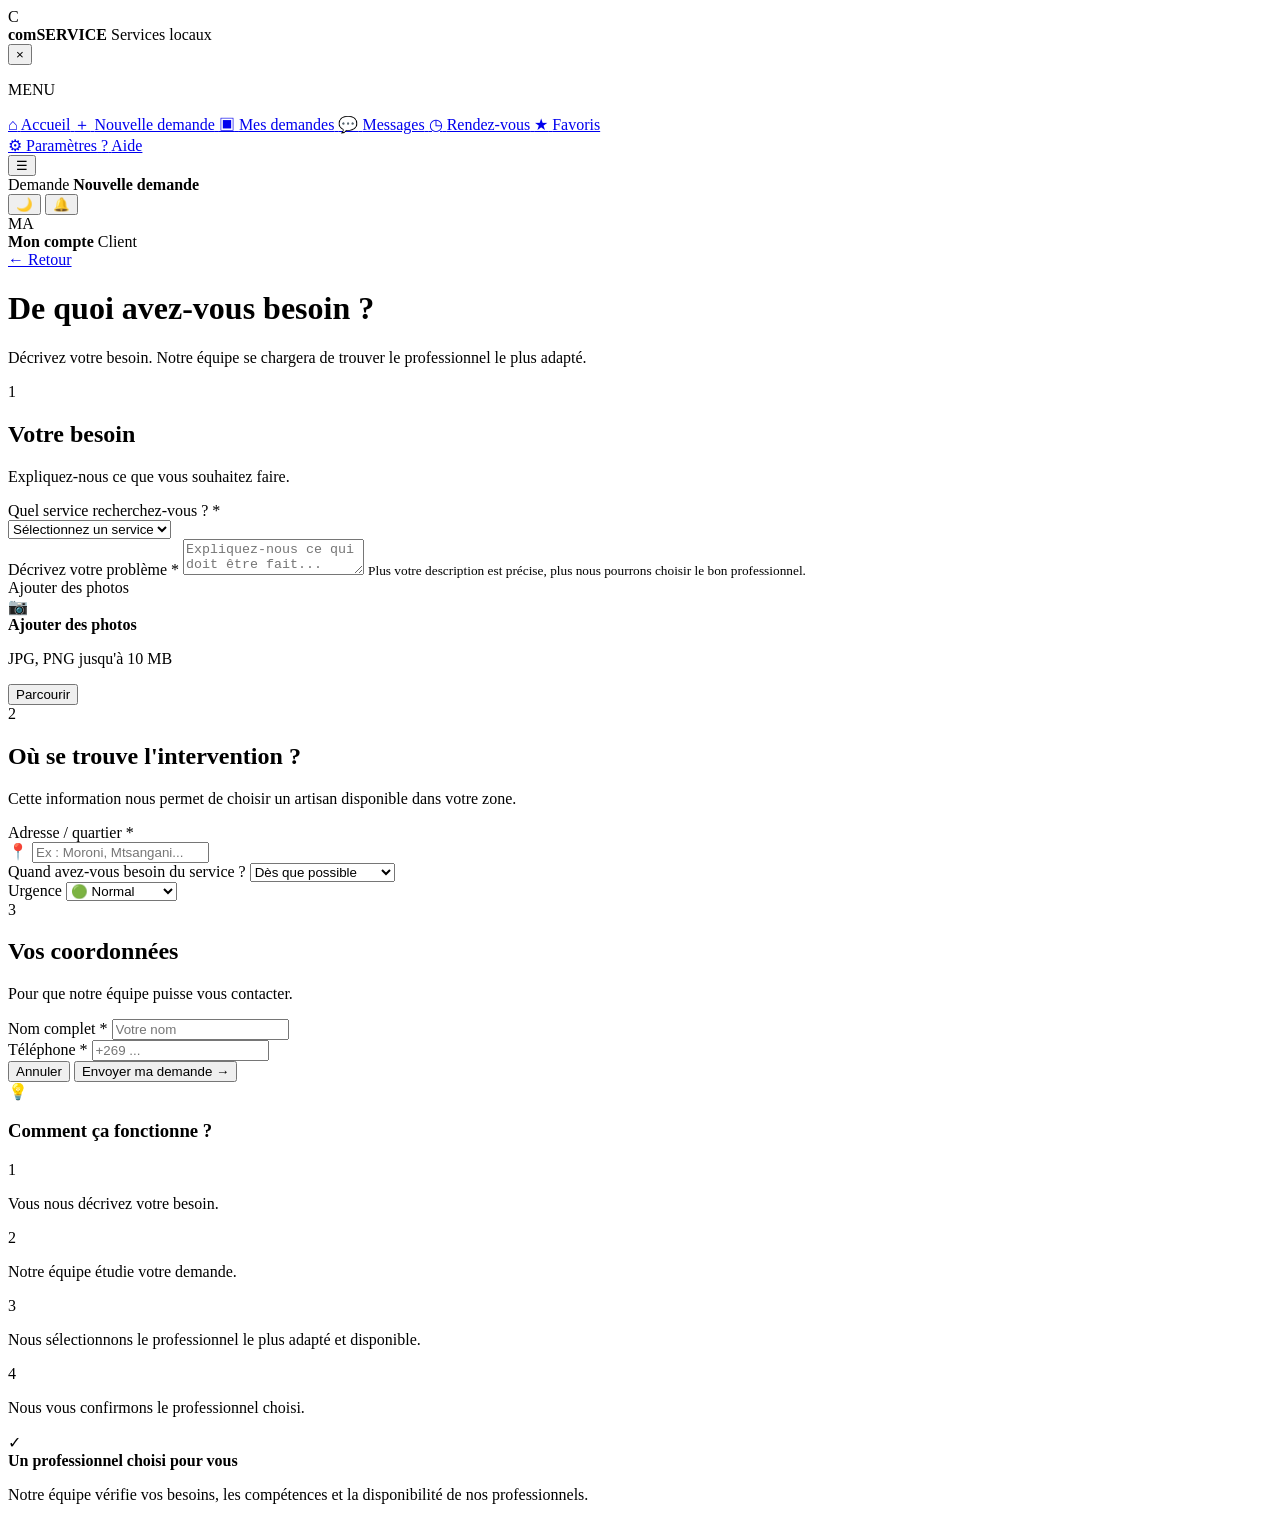
==== index.html @ 324c925f "Ajout de la page d'accueil pour GitHub Pages" ====
<!DOCTYPE html>
<html lang="fr">
<head>
    <meta charset="UTF-8">
    <meta name="viewport" content="width=device-width, initial-scale=1.0">

    <title> comSERVICE </title>

    <link rel="stylesheet" href="style.css">
</head>

<body>

<div class="app">

    <!-- ======================================
         SIDEBAR
    ======================================= -->

    <aside class="sidebar" id="sidebar">

        <div class="brand">

            <div class="brand-icon">
                C
            </div>

            <div class="brand-text">
                <strong>comSERVICE</strong>
                <span>Services locaux</span>
            </div>

            <button class="close-menu" id="closeMenu">
                ×
            </button>

        </div>


        <nav class="navigation">

            <p class="nav-title">MENU</p>

            <a href="#" class="nav-item">
                <span>⌂</span>
                <label>Accueil</label>
            </a>

            <a href="#" class="nav-item active">
                <span>＋</span>
                <label>Nouvelle demande</label>
            </a>

            <a href="#" class="nav-item">
                <span>▣</span>
                <label>Mes demandes</label>
                <b></b>
            </a>

            <a href="#" class="nav-item">
                <span>💬</span>
                <label>Messages</label>
                <b></b>
            </a>

            <a href="#" class="nav-item">
                <span>◷</span>
                <label>Rendez-vous</label>
            </a>

            <a href="#" class="nav-item">
                <span>★</span>
                <label>Favoris</label>
            </a>

        </nav>


        <div class="sidebar-bottom">

            <a href="#" class="nav-item">
                <span>⚙</span>
                <label>Paramètres</label>
            </a>

            <a href="#" class="nav-item">
                <span>?</span>
                <label>Aide</label>
            </a>

        </div>

    </aside>


    <!-- ======================================
         MAIN
    ======================================= -->

    <main class="main">

        <!-- TOPBAR -->

        <header class="topbar">

            <button class="menu-button" id="openMenu">
                ☰
            </button>


            <div class="top-title">

                <span>Demande</span>

                <strong>
                    Nouvelle demande
                </strong>

            </div>


            <div class="top-actions">

                <button
                    class="theme-button"
                    id="themeButton"
                    title="Changer de thème"
                >
                    🌙
                </button>

                <button class="notification">
                    🔔
                    <i></i>
                </button>


                <div class="user">

                    <div class="user-avatar">
                        MA
                    </div>

                    <div class="user-details">
                        <strong>Mon compte</strong>
                        <span>Client</span>
                    </div>

                </div>

            </div>

        </header>


        <!-- ======================================
             CONTENT
        ======================================= -->

        <div class="content">


            <!-- PAGE HEADER -->

            <div class="page-header">

                <div>

                    <a href="#" class="back">
                        ← Retour
                    </a>

                    <h1>
                        De quoi avez-vous besoin ?
                    </h1>

                    <p>
                        Décrivez votre besoin. Notre équipe
                        se chargera de trouver le professionnel
                        le plus adapté.
                    </p>

                </div>

            </div>


            <!-- ==================================
                 FORM
            =================================== -->

            <div class="request-layout">


                <!-- FORMULAIRE -->

                <section class="form-card">

                    <div class="card-header">

                        <div class="step-circle">
                            1
                        </div>

                        <div>
                            <h2>
                                Votre besoin
                            </h2>

                            <p>
                                Expliquez-nous ce que vous souhaitez faire.
                            </p>
                        </div>

                    </div>


                    <!-- SERVICE -->

                    <div class="form-group">

                        <label>
                            Quel service recherchez-vous ?
                            <span>*</span>
                        </label>

                        <div class="select-wrapper">

                            <select>

                                <option value="">
                                    Sélectionnez un service
                                </option>

                                <option>
                                    🔧 Plomberie
                                </option>

                                <option>
                                    ⚡ Électricité
                                </option>

                                <option>
                                    ❄️ Climatisation
                                </option>

                                <option>
                                    🎨 Peinture
                                </option>

                                <option>
                                    🪚 Menuiserie
                                </option>

                                <option>
                                    🧹 Nettoyage
                                </option>

                                <option>
                                    🔨 Maçonnerie
                                </option>

                                <option>
                                    🛠 Autre réparation
                                </option>

                            </select>

                        </div>

                    </div>


                    <!-- DESCRIPTION -->

                    <div class="form-group">

                        <label>
                            Décrivez votre problème
                            <span>*</span>
                        </label>

                        <textarea
                            placeholder="Expliquez-nous ce qui doit être fait..."
                        ></textarea>

                        <small>
                            Plus votre description est précise,
                            plus nous pourrons choisir le bon professionnel.
                        </small>

                    </div>


                    <!-- PHOTOS -->

                    <div class="form-group">

                        <label>
                            Ajouter des photos
                        </label>

                        <div class="upload">

                            <div class="upload-icon">
                                📷
                            </div>

                            <div>

                                <strong>
                                    Ajouter des photos
                                </strong>

                                <p>
                                    JPG, PNG jusqu'à 10 MB
                                </p>

                            </div>

                            <button type="button">
                                Parcourir
                            </button>

                        </div>

                    </div>


                    <!-- DIVIDER -->

                    <div class="divider"></div>


                    <!-- LOCALISATION -->

                    <div class="card-header">

                        <div class="step-circle">
                            2
                        </div>

                        <div>

                            <h2>
                                Où se trouve l'intervention ?
                            </h2>

                            <p>
                                Cette information nous permet de choisir
                                un artisan disponible dans votre zone.
                            </p>

                        </div>

                    </div>


                    <div class="form-group">

                        <label>
                            Adresse / quartier
                            <span>*</span>
                        </label>

                        <div class="input-location">

                            <span>📍</span>

                            <input
                                type="text"
                                placeholder="Ex : Moroni, Mtsangani..."
                            >

                        </div>

                    </div>


                    <!-- DISPONIBILITE -->

                    <div class="form-row">

                        <div class="form-group">

                            <label>
                                Quand avez-vous besoin du service ?
                            </label>

                            <select>

                                <option>
                                    Dès que possible
                                </option>

                                <option>
                                    Aujourd'hui
                                </option>

                                <option>
                                    Demain
                                </option>

                                <option>
                                    Cette semaine
                                </option>

                                <option>
                                    Je choisirai une date
                                </option>

                            </select>

                        </div>


                        <div class="form-group">

                            <label>
                                Urgence
                            </label>

                            <select>

                                <option>
                                    🟢 Normal
                                </option>

                                <option>
                                    🟠 Urgent
                                </option>

                                <option>
                                    🔴 Très urgent
                                </option>

                            </select>

                        </div>

                    </div>


                    <!-- CONTACT -->

                    <div class="divider"></div>


                    <div class="card-header">

                        <div class="step-circle">
                            3
                        </div>

                        <div>

                            <h2>
                                Vos coordonnées
                            </h2>

                            <p>
                                Pour que notre équipe puisse vous contacter.
                            </p>

                        </div>

                    </div>


                    <div class="form-row">

                        <div class="form-group">

                            <label>
                                Nom complet
                                <span>*</span>
                            </label>

                            <input
                                type="text"
                                placeholder="Votre nom"
                            >

                        </div>


                        <div class="form-group">

                            <label>
                                Téléphone
                                <span>*</span>
                            </label>

                            <input
                                type="tel"
                                placeholder="+269 ..."
                            >

                        </div>

                    </div>


                    <!-- ACTIONS -->

                    <div class="form-actions">

                        <button class="cancel-button">
                            Annuler
                        </button>

                        <button class="submit-button">
                            Envoyer ma demande
                            <span>→</span>
                        </button>

                    </div>

                </section>


                <!-- ==================================
                     INFO PANEL
                =================================== -->

                <aside class="info-column">


                    <div class="info-card">

                        <div class="info-icon">
                            💡
                        </div>

                        <h3>
                            Comment ça fonctionne ?
                        </h3>

                        <div class="info-step">

                            <div>
                                1
                            </div>

                            <p>
                                Vous nous décrivez votre besoin.
                            </p>

                        </div>


                        <div class="info-step">

                            <div>
                                2
                            </div>

                            <p>
                                Notre équipe étudie votre demande.
                            </p>

                        </div>


                        <div class="info-step">

                            <div>
                                3
                            </div>

                            <p>
                                Nous sélectionnons le professionnel
                                le plus adapté et disponible.
                            </p>

                        </div>


                        <div class="info-step">

                            <div>
                                4
                            </div>

                            <p>
                                Nous vous confirmons le professionnel
                                choisi.
                            </p>

                        </div>

                    </div>


                    <div class="trust-card">

                        <div class="trust-icon">
                            ✓
                        </div>

                        <div>

                            <strong>
                                Un professionnel choisi pour vous
                            </strong>

                            <p>
                                Notre équipe vérifie vos besoins,
                                les compétences et la disponibilité
                                de nos professionnels.
                            </p>

                        </div>

                    </div>


                </aside>

            </div>

        </div>

    </main>

</div>


<!-- ======================================
     JAVASCRIPT
======================================= -->

<script>

    const openMenu =
        document.getElementById("openMenu");

    const closeMenu =
        document.getElementById("closeMenu");

    const sidebar =
        document.getElementById("sidebar");


    openMenu.addEventListener("click", () => {

        sidebar.classList.add("open");

    });


    closeMenu.addEventListener("click", () => {

        sidebar.classList.remove("open");

    });


    const themeButton =
        document.getElementById("themeButton");


    themeButton.addEventListener("click", () => {

        document.body.classList.toggle("dark");

        if (
            document.body.classList.contains("dark")
        ) {

            themeButton.textContent = "☀️";

            localStorage.setItem(
                "theme",
                "dark"
            );

        } else {

            themeButton.textContent = "🌙";

            localStorage.setItem(
                "theme",
                "light"
            );

        }

    });


    if (
        localStorage.getItem("theme") === "dark"
    ) {

        document.body.classList.add("dark");

        themeButton.textContent = "☀️";

    }

</script>

</body>
</html>
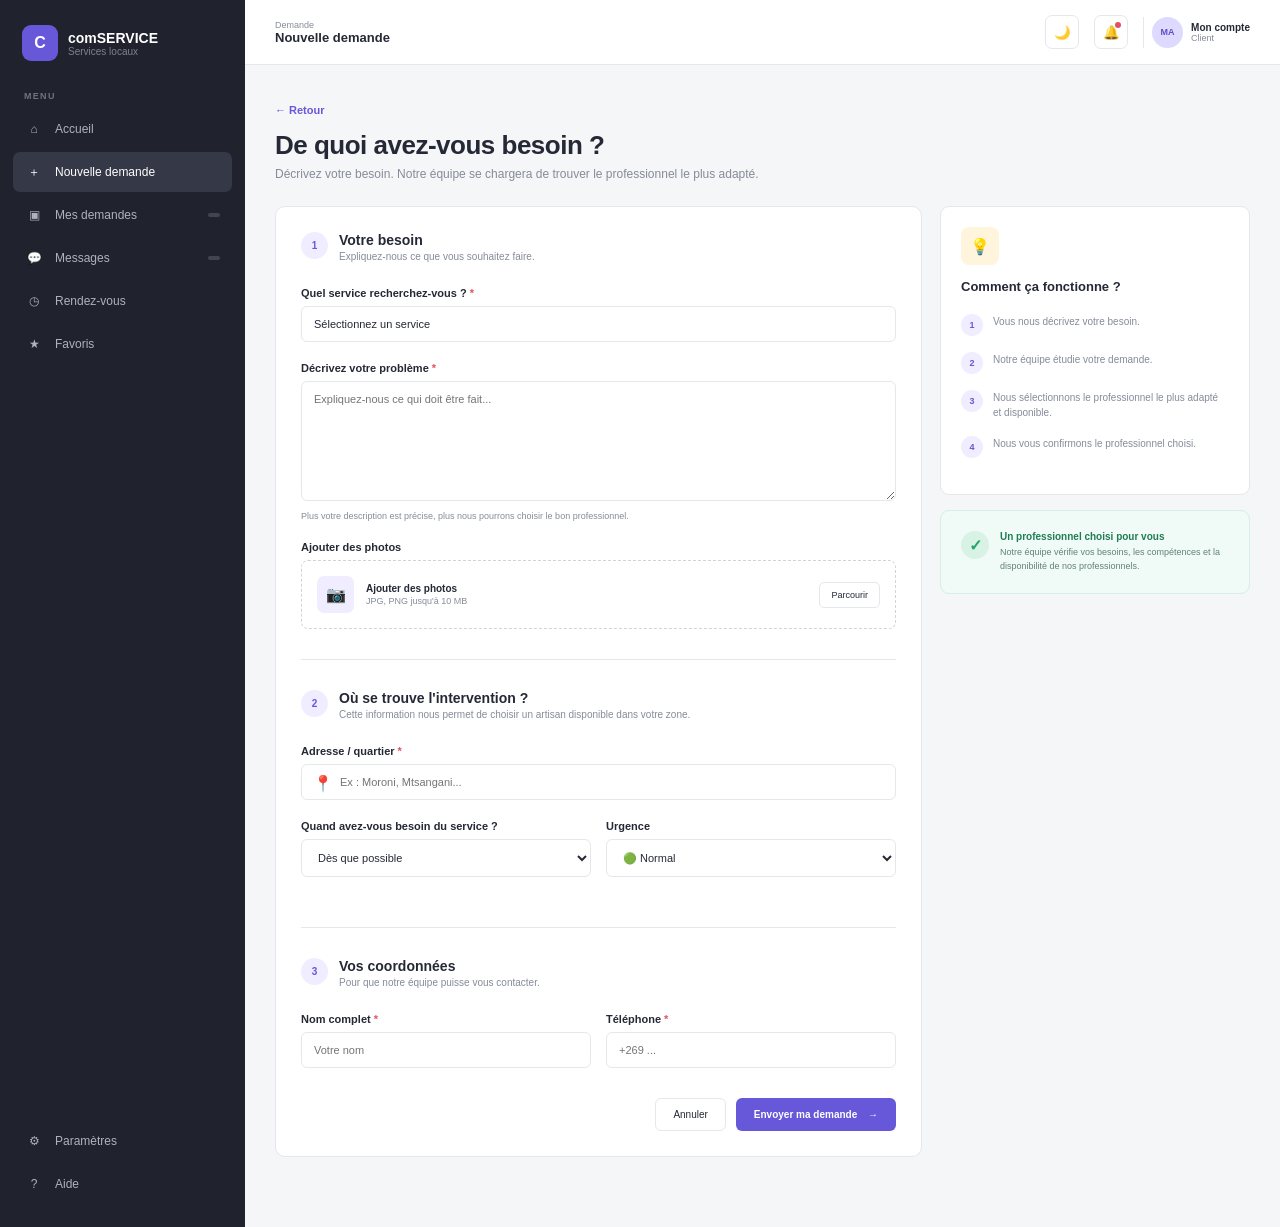
==== commit 5ffb5d51: "Correction du chemin CSS" ====
--- a/index.html
+++ b/index.html
@@ -7,7 +7,7 @@
 
     <title> comSERVICE </title>
 
-    <link rel="stylesheet" href="style.css">
+    <link rel="stylesheet" href="client/style.css">
 </head>
 
 <body>
--- a/client/style.css
+++ b/client/style.css
@@ -0,0 +1,1320 @@
+
+/* =========================================
+   RESET
+========================================= */
+
+* {
+    margin: 0;
+    padding: 0;
+    box-sizing: border-box;
+}
+
+:root {
+
+    --sidebar: #20232e;
+    --sidebar-hover: #2d303c;
+
+    --background: #f5f6f8;
+    --panel: #ffffff;
+
+    --text: #252936;
+    --muted: #858b99;
+
+    --border: #e5e7eb;
+
+    --primary: #6757d9;
+    --primary-hover: #5748c8;
+    --primary-light: #efedff;
+
+    --success: #25a56a;
+
+    --container: 1200px;
+}
+
+
+body {
+
+    font-family:
+        Inter,
+        -apple-system,
+        BlinkMacSystemFont,
+        "Segoe UI",
+        sans-serif;
+
+    background: var(--background);
+
+    color: var(--text);
+
+    min-height: 100vh;
+
+}
+
+button,
+input,
+select,
+textarea {
+
+    font-family: inherit;
+
+}
+
+button {
+
+    cursor: pointer;
+
+}
+
+a {
+
+    text-decoration: none;
+
+    color: inherit;
+
+}
+
+
+/* =========================================
+   APP
+========================================= */
+
+.app {
+
+    display: flex;
+
+    min-height: 100vh;
+
+}
+
+
+/* =========================================
+   SIDEBAR
+========================================= */
+
+.sidebar {
+
+    width: 245px;
+
+    background: var(--sidebar);
+
+    color: #b5b8c2;
+
+    padding: 20px 13px;
+
+    display: flex;
+
+    flex-direction: column;
+
+    flex-shrink: 0;
+
+}
+
+
+/* BRAND */
+
+.brand {
+
+    display: flex;
+
+    align-items: center;
+
+    gap: 10px;
+
+    padding: 5px 9px 30px;
+
+}
+
+.brand-icon {
+
+    width: 36px;
+    height: 36px;
+
+    display: grid;
+
+    place-items: center;
+
+    background: var(--primary);
+
+    color: white;
+
+    border-radius: 9px;
+
+    font-weight: 800;
+
+}
+
+.brand-text strong {
+
+    display: block;
+
+    color: white;
+
+    font-size: 14px;
+
+}
+
+.brand-text span {
+
+    display: block;
+
+    color: #7e828d;
+
+    font-size: 10px;
+
+}
+
+.close-menu {
+
+    display: none;
+
+}
+
+
+/* NAV */
+
+.navigation {
+
+    flex: 1;
+
+}
+
+.nav-title {
+
+    color: #6f737e;
+
+    font-size: 9px;
+
+    font-weight: 700;
+
+    letter-spacing: 1.3px;
+
+    padding: 0 11px;
+
+    margin-bottom: 8px;
+
+}
+
+.nav-item {
+
+    display: flex;
+
+    align-items: center;
+
+    gap: 12px;
+
+    min-height: 40px;
+
+    padding: 8px 12px;
+
+    border-radius: 7px;
+
+    margin-bottom: 3px;
+
+    font-size: 12px;
+
+    color: #aeb2bd;
+
+}
+
+.nav-item span {
+
+    width: 18px;
+
+    text-align: center;
+
+}
+
+.nav-item label {
+
+    cursor: pointer;
+
+}
+
+.nav-item b {
+
+    margin-left: auto;
+
+    background: #414552;
+
+    padding: 2px 6px;
+
+    border-radius: 10px;
+
+    font-size: 9px;
+
+}
+
+.nav-item:hover {
+
+    background: var(--sidebar-hover);
+
+    color: white;
+
+}
+
+.nav-item.active {
+
+    background: #343847;
+
+    color: white;
+
+}
+
+
+/* BOTTOM */
+
+.sidebar-bottom {
+
+    margin-top: auto;
+
+}
+
+
+/* =========================================
+   MAIN
+========================================= */
+
+.main {
+
+    flex: 1;
+
+    min-width: 0;
+
+}
+
+
+/* =========================================
+   TOPBAR
+========================================= */
+
+.topbar {
+
+    height: 65px;
+
+    background: var(--panel);
+
+    border-bottom: 1px solid var(--border);
+
+    display: flex;
+
+    align-items: center;
+
+    padding: 0 30px;
+
+}
+
+.menu-button {
+
+    display: none;
+
+    border: none;
+
+    background: transparent;
+
+    font-size: 21px;
+
+    margin-right: 15px;
+
+}
+
+.top-title span {
+
+    display: block;
+
+    font-size: 9px;
+
+    color: var(--muted);
+
+}
+
+.top-title strong {
+
+    display: block;
+
+    font-size: 13px;
+
+}
+
+.top-actions {
+
+    margin-left: auto;
+
+    display: flex;
+
+    align-items: center;
+
+    gap: 15px;
+
+}
+
+.theme-button,
+.notification {
+
+    width: 34px;
+    height: 34px;
+
+    border: 1px solid var(--border);
+
+    background: var(--panel);
+
+    border-radius: 7px;
+
+    display: grid;
+
+    place-items: center;
+
+}
+
+.notification {
+
+    position: relative;
+
+}
+
+.notification i {
+
+    position: absolute;
+
+    width: 6px;
+    height: 6px;
+
+    background: #e05260;
+
+    border-radius: 50%;
+
+    top: 6px;
+
+    right: 6px;
+
+}
+
+.user {
+
+    display: flex;
+
+    align-items: center;
+
+    gap: 8px;
+
+    padding-left: 8px;
+
+    border-left: 1px solid var(--border);
+
+}
+
+.user-avatar {
+
+    width: 31px;
+    height: 31px;
+
+    border-radius: 50%;
+
+    background: #dedaff;
+
+    color: #5c4ec5;
+
+    display: grid;
+
+    place-items: center;
+
+    font-size: 9px;
+
+    font-weight: 700;
+
+}
+
+.user-details strong {
+
+    display: block;
+
+    font-size: 10px;
+
+}
+
+.user-details span {
+
+    display: block;
+
+    font-size: 9px;
+
+    color: var(--muted);
+
+}
+
+
+/* =========================================
+   CONTENT
+========================================= */
+
+.content {
+
+    width: min(
+        var(--container),
+        calc(100% - 60px)
+    );
+
+    margin: auto;
+
+    padding: 35px 0 70px;
+
+}
+
+
+/* =========================================
+   PAGE HEADER
+========================================= */
+
+.page-header {
+
+    margin-bottom: 25px;
+
+}
+
+.back {
+
+    color: var(--primary);
+
+    font-size: 11px;
+
+    font-weight: 600;
+
+}
+
+.page-header h1 {
+
+    font-size: 26px;
+
+    margin-top: 12px;
+
+    letter-spacing: -0.5px;
+
+}
+
+.page-header p {
+
+    color: var(--muted);
+
+    font-size: 12px;
+
+    max-width: 650px;
+
+    margin-top: 6px;
+
+}
+
+
+/* =========================================
+   REQUEST LAYOUT
+========================================= */
+
+.request-layout {
+
+    display: grid;
+
+    grid-template-columns:
+        minmax(0, 1fr)
+        310px;
+
+    gap: 18px;
+
+    align-items: start;
+
+}
+
+
+/* =========================================
+   FORM CARD
+========================================= */
+
+.form-card {
+
+    background: var(--panel);
+
+    border: 1px solid var(--border);
+
+    border-radius: 10px;
+
+    padding: 25px;
+
+}
+
+
+/* CARD HEADER */
+
+.card-header {
+
+    display: flex;
+
+    gap: 11px;
+
+    align-items: flex-start;
+
+    margin-bottom: 25px;
+
+}
+
+.step-circle {
+
+    width: 27px;
+    height: 27px;
+
+    border-radius: 50%;
+
+    background: var(--primary-light);
+
+    color: var(--primary);
+
+    display: grid;
+
+    place-items: center;
+
+    font-size: 10px;
+
+    font-weight: 700;
+
+    flex-shrink: 0;
+
+}
+
+.card-header h2 {
+
+    font-size: 14px;
+
+}
+
+.card-header p {
+
+    color: var(--muted);
+
+    font-size: 10px;
+
+    margin-top: 3px;
+
+}
+
+
+/* =========================================
+   FORM
+========================================= */
+
+.form-group {
+
+    margin-bottom: 20px;
+
+}
+
+.form-group label {
+
+    display: block;
+
+    font-size: 11px;
+
+    font-weight: 600;
+
+    margin-bottom: 7px;
+
+}
+
+.form-group label span {
+
+    color: #e05260;
+
+}
+
+.form-group input,
+.form-group select,
+.form-group textarea {
+
+    width: 100%;
+
+    border: 1px solid var(--border);
+
+    background: var(--panel);
+
+    color: var(--text);
+
+    border-radius: 6px;
+
+    outline: none;
+
+    font-size: 11px;
+
+    padding: 11px 12px;
+
+    transition: .2s;
+
+}
+
+.form-group input:focus,
+.form-group select:focus,
+.form-group textarea:focus {
+
+    border-color: var(--primary);
+
+    box-shadow:
+        0 0 0 3px
+        rgba(103, 87, 217, .08);
+
+}
+
+.form-group textarea {
+
+    min-height: 120px;
+
+    resize: vertical;
+
+}
+
+.form-group small {
+
+    display: block;
+
+    color: var(--muted);
+
+    font-size: 9px;
+
+    margin-top: 6px;
+
+}
+
+
+/* SELECT */
+
+.select-wrapper {
+
+    position: relative;
+
+}
+
+.select-wrapper select {
+
+    appearance: none;
+
+}
+
+
+/* =========================================
+   UPLOAD
+========================================= */
+
+.upload {
+
+    border: 1px dashed #cfd3dc;
+
+    border-radius: 7px;
+
+    padding: 15px;
+
+    display: flex;
+
+    align-items: center;
+
+    gap: 12px;
+
+}
+
+.upload-icon {
+
+    width: 37px;
+    height: 37px;
+
+    background: var(--primary-light);
+
+    border-radius: 7px;
+
+    display: grid;
+
+    place-items: center;
+
+}
+
+.upload strong {
+
+    display: block;
+
+    font-size: 10px;
+
+}
+
+.upload p {
+
+    color: var(--muted);
+
+    font-size: 9px;
+
+    margin-top: 2px;
+
+}
+
+.upload button {
+
+    margin-left: auto;
+
+    border: 1px solid var(--border);
+
+    background: var(--panel);
+
+    color: var(--text);
+
+    border-radius: 5px;
+
+    padding: 7px 11px;
+
+    font-size: 9px;
+
+}
+
+
+/* =========================================
+   DIVIDER
+========================================= */
+
+.divider {
+
+    height: 1px;
+
+    background: var(--border);
+
+    margin: 30px 0;
+
+}
+
+
+/* =========================================
+   LOCATION
+========================================= */
+
+.input-location {
+
+    position: relative;
+
+}
+
+.input-location span {
+
+    position: absolute;
+
+    left: 12px;
+
+    top: 10px;
+
+}
+
+.input-location input {
+
+    padding-left: 38px !important;
+
+}
+
+
+/* =========================================
+   FORM ROW
+========================================= */
+
+.form-row {
+
+    display: grid;
+
+    grid-template-columns: 1fr 1fr;
+
+    gap: 15px;
+
+}
+
+
+/* =========================================
+   ACTIONS
+========================================= */
+
+.form-actions {
+
+    display: flex;
+
+    justify-content: flex-end;
+
+    gap: 10px;
+
+    padding-top: 10px;
+
+}
+
+.cancel-button {
+
+    border: 1px solid var(--border);
+
+    background: var(--panel);
+
+    color: var(--text);
+
+    padding: 10px 17px;
+
+    border-radius: 6px;
+
+    font-size: 10px;
+
+}
+
+.submit-button {
+
+    border: none;
+
+    background: var(--primary);
+
+    color: white;
+
+    padding: 10px 18px;
+
+    border-radius: 6px;
+
+    font-size: 10px;
+
+    font-weight: 600;
+
+}
+
+.submit-button:hover {
+
+    background: var(--primary-hover);
+
+}
+
+.submit-button span {
+
+    margin-left: 8px;
+
+}
+
+
+/* =========================================
+   INFO COLUMN
+========================================= */
+
+.info-column {
+
+    display: flex;
+
+    flex-direction: column;
+
+    gap: 15px;
+
+}
+
+.info-card,
+.trust-card {
+
+    background: var(--panel);
+
+    border: 1px solid var(--border);
+
+    border-radius: 9px;
+
+    padding: 20px;
+
+}
+
+.info-icon {
+
+    width: 38px;
+    height: 38px;
+
+    border-radius: 8px;
+
+    background: #fff5dc;
+
+    display: grid;
+
+    place-items: center;
+
+    margin-bottom: 14px;
+
+}
+
+.info-card h3 {
+
+    font-size: 13px;
+
+    margin-bottom: 20px;
+
+}
+
+.info-step {
+
+    display: flex;
+
+    gap: 10px;
+
+    margin-bottom: 16px;
+
+}
+
+.info-step > div {
+
+    width: 22px;
+    height: 22px;
+
+    border-radius: 50%;
+
+    background: var(--primary-light);
+
+    color: var(--primary);
+
+    display: grid;
+
+    place-items: center;
+
+    font-size: 9px;
+
+    font-weight: 700;
+
+    flex-shrink: 0;
+
+}
+
+.info-step p {
+
+    color: var(--muted);
+
+    font-size: 10px;
+
+    line-height: 1.5;
+
+}
+
+
+/* TRUST */
+
+.trust-card {
+
+    display: flex;
+
+    gap: 11px;
+
+    background: #f0faf6;
+
+    border-color: #d6eee3;
+
+}
+
+.trust-icon {
+
+    width: 28px;
+    height: 28px;
+
+    border-radius: 50%;
+
+    background: #d8f3e5;
+
+    color: var(--success);
+
+    display: grid;
+
+    place-items: center;
+
+    font-weight: bold;
+
+    flex-shrink: 0;
+
+}
+
+.trust-card strong {
+
+    display: block;
+
+    color: #207c55;
+
+    font-size: 10px;
+
+}
+
+.trust-card p {
+
+    color: #628276;
+
+    font-size: 9px;
+
+    line-height: 1.5;
+
+    margin-top: 4px;
+
+}
+
+
+/* =========================================
+   DARK THEME
+========================================= */
+
+body.dark {
+
+    --background: #15171d;
+
+    --panel: #20232c;
+
+    --text: #e7e9ee;
+
+    --muted: #9298a6;
+
+    --border: #343844;
+
+    --primary: #8b7cf6;
+
+    --primary-hover: #7868e7;
+
+    --primary-light: #302b4e;
+
+}
+
+body.dark .upload {
+
+    border-color: #454957;
+
+}
+
+body.dark .trust-card {
+
+    background: #1d3028;
+
+    border-color: #2c493d;
+
+}
+
+body.dark .trust-card strong {
+
+    color: #7bd1a8;
+
+}
+
+body.dark .trust-card p {
+
+    color: #89a99c;
+
+}
+
+body.dark .trust-icon {
+
+    background: #244638;
+
+}
+
+
+/* =========================================
+   TABLET
+========================================= */
+
+@media (max-width: 1000px) {
+
+    .sidebar {
+
+        width: 215px;
+
+    }
+
+    .request-layout {
+
+        grid-template-columns: 1fr;
+
+    }
+
+    .info-column {
+
+        display: grid;
+
+        grid-template-columns: 1fr 1fr;
+
+    }
+
+}
+
+
+/* =========================================
+   MOBILE
+========================================= */
+
+@media (max-width: 700px) {
+
+    .sidebar {
+
+        position: fixed;
+
+        z-index: 1000;
+
+        left: -260px;
+
+        top: 0;
+
+        bottom: 0;
+
+        width: 250px;
+
+        transition: left .25s ease;
+
+        box-shadow:
+            10px 0 30px
+            rgba(0,0,0,.2);
+
+    }
+
+    .sidebar.open {
+
+        left: 0;
+
+    }
+
+    .close-menu {
+
+        display: block;
+
+        margin-left: auto;
+
+        border: none;
+
+        background: transparent;
+
+        color: #aaa;
+
+        font-size: 24px;
+
+    }
+
+    .menu-button {
+
+        display: block;
+
+    }
+
+    .topbar {
+
+        padding: 0 15px;
+
+    }
+
+    .user-details {
+
+        display: none;
+
+    }
+
+    .user {
+
+        border-left: none;
+
+        padding-left: 0;
+
+    }
+
+    .content {
+
+        width: calc(100% - 28px);
+
+        padding-top: 25px;
+
+    }
+
+    .page-header h1 {
+
+        font-size: 22px;
+
+    }
+
+    .page-header p {
+
+        font-size: 11px;
+
+    }
+
+    .form-card {
+
+        padding: 18px;
+
+    }
+
+    .form-row {
+
+        grid-template-columns: 1fr;
+
+        gap: 0;
+
+    }
+
+    .info-column {
+
+        display: flex;
+
+    }
+
+}
+
+
+/* =========================================
+   SMALL MOBILE
+========================================= */
+
+@media (max-width: 430px) {
+
+    .top-title span {
+
+        display: none;
+
+    }
+
+    .top-title strong {
+
+        font-size: 12px;
+
+    }
+
+    .theme-button,
+    .notification {
+
+        width: 31px;
+        height: 31px;
+
+    }
+
+    .content {
+
+        width: calc(100% - 20px);
+
+    }
+
+    .page-header {
+
+        margin-bottom: 18px;
+
+    }
+
+    .form-card {
+
+        padding: 15px;
+
+        border-radius: 8px;
+
+    }
+
+    .upload {
+
+        flex-wrap: wrap;
+
+    }
+
+    .upload button {
+
+        width: 100%;
+
+        margin-left: 0;
+
+    }
+
+    .form-actions {
+
+        flex-direction: column-reverse;
+
+    }
+
+    .form-actions button {
+
+        width: 100%;
+
+        min-height: 42px;
+
+    }
+
+}
